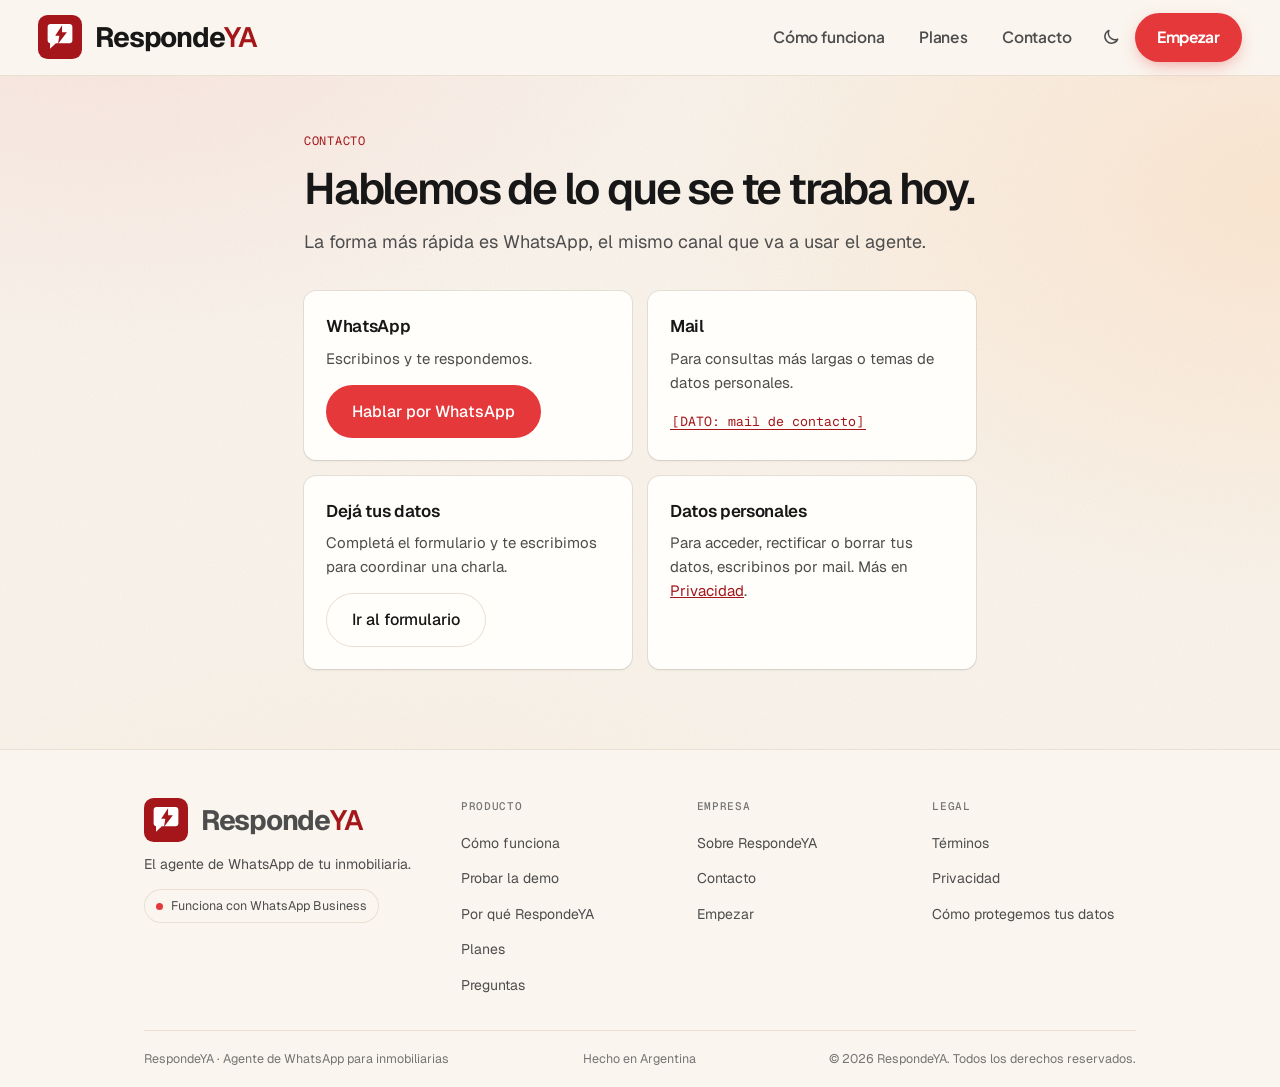
==== contacto.html @ 26675f12 "Landing RespondeYA" ====
<!DOCTYPE html>
<html lang="es-AR">
<head>
<meta charset="utf-8">
<meta name="viewport" content="width=device-width, initial-scale=1">
<title>Contacto — RespondeYA</title>
<meta name="description" content="Cómo contactar a RespondeYA por WhatsApp o por mail.">
<link rel="preconnect" href="https://fonts.googleapis.com">
<link rel="preconnect" href="https://fonts.gstatic.com" crossorigin>
<link href="https://fonts.googleapis.com/css2?family=Geist:wght@400;500;600;700&family=Plus+Jakarta+Sans:wght@500;600;700&family=Geist+Mono:wght@400;500&display=swap" rel="stylesheet">
<link rel="icon" href="data:image/svg+xml,%3Csvg xmlns='http://www.w3.org/2000/svg' viewBox='0 0 64 64'%3E%3Crect width='64' height='64' rx='14' fill='%23A4161A'/%3E%3Cpath d='M14 17c0-2.2 1.8-4 4-4h28c2.2 0 4 1.8 4 4v20c0 2.2-1.8 4-4 4H26l-8.5 8v-8H18c-2.2 0-4-1.8-4-4z' fill='%23fff'/%3E%3Cpath d='M35 15 25 30h6l-2 12 13-17h-7z' fill='%23A4161A'/%3E%3C/svg%3E">
<link rel="stylesheet" href="site.css">
<script src="theme.js"></script>
</head>
<body>
<header class="nav"><div class="wide">
  <a class="brandlink" href="index.html" aria-label="RespondeYA, volver al inicio"><svg class="iso" viewBox="0 0 64 64" aria-hidden="true"><rect width="64" height="64" rx="14" fill="#A4161A"/><path d="M14 17c0-2.2 1.8-4 4-4h28c2.2 0 4 1.8 4 4v20c0 2.2-1.8 4-4 4H26l-8.5 8v-8H18c-2.2 0-4-1.8-4-4z" fill="#fff"/><path d="M35 15 25 30h6l-2 12 13-17h-7z" fill="#A4161A"/></svg><span class="word">Responde<b>YA</b></span></a>
  <nav class="navlinks" aria-label="Principal">
    <a href="index.html#como-funciona">Cómo funciona</a>
    <a href="index.html#planes">Planes</a>
    <a href="contacto.html">Contacto</a>
    <a class="navcta" href="empezar.html">Empezar</a>
  </nav>
</div></header>
<main id="top">
<div class="measure page">
<header><span class="eyebrow">Contacto</span><h1>Hablemos de lo que se te traba hoy.</h1>
<p class="lede" style="margin-top:14px">La forma más rápida es WhatsApp, el mismo canal que va a usar el agente.</p></header>
<div class="cards">
<div class="card"><h3>WhatsApp</h3><p style="margin-bottom:14px">Escribinos y te respondemos.</p><a class="cta js-wa" href="#">Hablar por WhatsApp</a></div>
<div class="card"><h3>Mail</h3><p style="margin-bottom:14px">Para consultas más largas o temas de datos personales.</p><p><span class="js-mail"><mark class="dato">[DATO: mail de contacto]</mark></span></p></div>
<div class="card"><h3>Dejá tus datos</h3><p style="margin-bottom:14px">Completá el formulario y te escribimos para coordinar una charla.</p><a class="cta ghost" href="empezar.html">Ir al formulario</a></div>
<div class="card"><h3>Datos personales</h3><p>Para acceder, rectificar o borrar tus datos, escribinos por mail. Más en <a href="privacidad.html" style="color:var(--mark)">Privacidad</a>.</p></div>
</div>
</div>
</main>
<footer>
  <div class="wide">
    <div class="foot">
      <div>
        <a class="brandlink" href="index.html#top" aria-label="RespondeYA, inicio"><svg class="iso" viewBox="0 0 64 64" aria-hidden="true"><rect width="64" height="64" rx="14" fill="#A4161A"/><path d="M14 17c0-2.2 1.8-4 4-4h28c2.2 0 4 1.8 4 4v20c0 2.2-1.8 4-4 4H26l-8.5 8v-8H18c-2.2 0-4-1.8-4-4z" fill="#fff"/><path d="M35 15 25 30h6l-2 12 13-17h-7z" fill="#A4161A"/></svg><span class="word">Responde<b>YA</b></span></a>
        <p class="tag">El agente de WhatsApp de tu inmobiliaria.</p>
        <span class="badge"><i></i>Funciona con WhatsApp Business</span>
      </div>
      <nav aria-label="Producto"><h4>Producto</h4><ul>
        <li><a href="index.html#como-funciona">Cómo funciona</a></li>
        <li><a href="index.html#demo">Probar la demo</a></li>
        <li><a href="index.html#por-que">Por qué RespondeYA</a></li>
        <li><a href="index.html#planes">Planes</a></li>
        <li><a href="index.html#faq">Preguntas</a></li>
      </ul></nav>
      <nav aria-label="Empresa"><h4>Empresa</h4><ul>
        <li><a href="sobre.html">Sobre RespondeYA</a></li>
        <li><a href="contacto.html">Contacto</a></li>
        <li><a href="empezar.html">Empezar</a></li>
      </ul></nav>
      <nav aria-label="Legal"><h4>Legal</h4><ul>
        <li><a href="terminos.html">Términos</a></li>
        <li><a href="privacidad.html">Privacidad</a></li>
        <li><a href="proteccion-de-datos.html">Cómo protegemos tus datos</a></li>
      </ul></nav>
    </div>
    <div class="legalbar">
      <span>RespondeYA · Agente de WhatsApp para inmobiliarias</span>
      <span>Hecho en Argentina</span>
      <span>© 2026 RespondeYA. Todos los derechos reservados.</span>
    </div>
  </div>
</footer>
<script src="config.js"></script>
<script src="site.js"></script>
</body>
</html>
---- site.css ----
/* Estilos compartidos de las páginas internas (empezar, contacto, sobre y legales).
   La página de inicio tiene sus propios estilos dentro de index.html. */
:root{
  --brand:#A4161A; --accent:#E5383B; --mark:#A4161A;
  --ink:#171717; --canvas:#FFFEFB; --canvas-soft:#FAF5EE;
  --body-c:#4D4D4D; --mute:#757575; --hairline:#EADFD3; --paper:#F6E9DD;
  --grain:url("data:image/svg+xml,%3Csvg xmlns='http://www.w3.org/2000/svg' width='180' height='180'%3E%3Cfilter id='n'%3E%3CfeTurbulence type='fractalNoise' baseFrequency='.8' numOctaves='2' stitchTiles='stitch'/%3E%3CfeColorMatrix values='0 0 0 0 .45 0 0 0 0 .27 0 0 0 0 .15 0 0 0 .55 0'/%3E%3C/filter%3E%3Crect width='180' height='180' filter='url(%23n)' opacity='.16'/%3E%3C/svg%3E");
  --glow:radial-gradient(900px 520px at 8% 0%,rgba(229,56,59,.08),transparent 70%),radial-gradient(900px 600px at 100% 18%,rgba(255,176,102,.20),transparent 70%),radial-gradient(1000px 700px at 30% 100%,rgba(255,196,140,.16),transparent 70%);
  --font: Geist, Inter, system-ui, -apple-system, "Segoe UI", Roboto, sans-serif;
  --font-mono: "Geist Mono", ui-monospace, SFMono-Regular, Menlo, Monaco, monospace;
  --r-sm:6px; --r-md:8px; --r-lg:12px; --r-pill:100px; --r-full:9999px;
  --sh-2: 0 1px 1px rgba(0,0,0,.02), 0 2px 2px rgba(0,0,0,.04), 0 0 0 1px rgba(0,0,0,.08);
  --sh-4: 0 2px 2px rgba(0,0,0,.04), 0 8px 16px -4px rgba(0,0,0,.06), 0 0 0 1px rgba(0,0,0,.08);
  --ease: cubic-bezier(.16,1,.3,1); --nav-h:64px;
  font-family:var(--font);
}
@media (prefers-color-scheme: dark){
  :root:not([data-theme="light"]){
    --ink:#F5F3F2; --canvas:#161414; --canvas-soft:#0E0C0C; --mark:#E5383B;
    --body-c:#B3ABAB; --mute:#9A9191; --hairline:#2C2626; --paper:#241C1C; --grain:none; --glow:radial-gradient(900px 520px at 8% 0%,rgba(229,56,59,.10),transparent 70%);
    --sh-2: 0 1px 1px rgba(0,0,0,.3), 0 2px 2px rgba(0,0,0,.3), 0 0 0 1px rgba(255,255,255,.08);
    --sh-4: 0 2px 2px rgba(0,0,0,.3), 0 8px 16px -4px rgba(0,0,0,.3), 0 0 0 1px rgba(255,255,255,.08);
  }
}
:root[data-theme="dark"]{
  --ink:#F5F3F2; --canvas:#161414; --canvas-soft:#0E0C0C; --mark:#E5383B;
  --body-c:#B3ABAB; --mute:#9A9191; --hairline:#2C2626; --paper:#241C1C; --grain:none; --glow:radial-gradient(900px 520px at 8% 0%,rgba(229,56,59,.10),transparent 70%);
  --sh-2: 0 1px 1px rgba(0,0,0,.3), 0 2px 2px rgba(0,0,0,.3), 0 0 0 1px rgba(255,255,255,.08);
  --sh-4: 0 2px 2px rgba(0,0,0,.3), 0 8px 16px -4px rgba(0,0,0,.3), 0 0 0 1px rgba(255,255,255,.08);
}
*{box-sizing:border-box;margin:0;padding:0}
html{-webkit-text-size-adjust:100%;scroll-behavior:smooth}
body{background:var(--glow),var(--grain),var(--canvas-soft);background-attachment:fixed,scroll,scroll;color:var(--ink);line-height:1.6;-webkit-font-smoothing:antialiased;overflow-x:hidden;min-height:100vh;display:flex;flex-direction:column}
main{flex:1}
a{color:inherit}
::selection{background:var(--ink);color:var(--canvas)}
@media (prefers-reduced-motion: reduce){html{scroll-behavior:auto}*{transition-duration:.01ms !important;animation-duration:.01ms !important}}
.wide{max-width:1040px;margin:0 auto;padding-inline:24px;position:relative}
.measure{max-width:720px;margin:0 auto;padding-inline:24px;position:relative}
h1{font-size:clamp(30px,5vw,44px);font-weight:600;line-height:1.1;letter-spacing:-0.05em;text-wrap:balance}
h2{font-size:clamp(20px,2.6vw,26px);font-weight:600;line-height:1.2;letter-spacing:-0.03em;text-wrap:balance}
.eyebrow{display:block;font-family:var(--font-mono);font-size:12px;text-transform:uppercase;letter-spacing:.06em;color:var(--mark);margin-bottom:14px}
.lede{font-size:18px;color:var(--body-c);line-height:1.55;max-width:56ch}

/* Navegación */
.nav{position:sticky;top:0;z-index:50;height:var(--nav-h);background:var(--canvas-soft);border-bottom:1px solid var(--hairline)}
.nav .wide{height:100%;display:flex;align-items:center;justify-content:space-between;gap:20px}
.brandlink{display:flex;align-items:center;gap:11px;text-decoration:none}
.brandlink .iso{width:30px;height:30px;flex:0 0 30px}
.brandlink .word{font-size:17px;font-weight:600;letter-spacing:-0.03em}
.brandlink .word b{color:var(--mark);font-weight:600}
.navlinks{display:flex;gap:6px;align-items:center}
.navlinks a{font-size:14px;color:var(--body-c);text-decoration:none;padding:8px 12px;border-radius:var(--r-full)}
.navlinks a:hover{background:var(--hairline);color:var(--ink)}
.navlinks a.navcta{white-space:nowrap;font-weight:500;color:#fff;background:var(--accent);padding:9px 16px}
.navlinks a.navcta:hover{background:var(--brand);color:#fff}
@media(max-width:720px){.navlinks a:not(.navcta){display:none}}
a:focus-visible,button:focus-visible,input:focus-visible,select:focus-visible,textarea:focus-visible{outline:3px solid var(--brand);outline-offset:2px}

/* Botones */
.cta{display:inline-flex;align-items:center;justify-content:center;gap:8px;background:var(--accent);color:#fff;font-weight:500;font-size:16px;padding:14px 26px;border-radius:var(--r-pill);text-decoration:none;border:none;cursor:pointer;font-family:var(--font);transition:transform .15s ease, box-shadow .15s ease}
.cta:hover{transform:translateY(-1px);box-shadow:0 8px 20px rgba(164,22,26,.28)}
.cta:active{transform:scale(.96)}
.cta.ghost{background:transparent;color:var(--ink);box-shadow:inset 0 0 0 1px var(--hairline)}
.cta.ghost:hover{box-shadow:inset 0 0 0 1px var(--ink);transform:none}

/* Documentos legales */
.doc{padding-block:56px 80px}
.doc header{margin-bottom:36px}
.doc header .meta{font-family:var(--font-mono);font-size:12px;color:var(--mute);margin-top:12px}
.doc section{padding-block:22px;border-top:1px solid var(--hairline)}
.doc section:first-of-type{border-top:none;padding-top:0}
.doc h2{display:flex;gap:12px;align-items:baseline;margin-bottom:10px}
.doc h2 .n{font-family:var(--font-mono);font-size:13px;font-weight:500;color:var(--mark);flex:0 0 auto}
.doc p,.doc li{font-size:16px;color:var(--body-c);max-width:68ch}
.doc p + p{margin-top:10px}
.doc ul{margin:8px 0 0 20px;display:flex;flex-direction:column;gap:6px}
.doc a{color:var(--mark)}
mark.dato{background:transparent;color:var(--mark);font-family:var(--font-mono);font-size:.88em;box-shadow:inset 0 -1px 0 var(--mark);padding-inline:2px}
.callout{background:var(--paper);border-left:3px solid var(--brand);border-radius:0 var(--r-md) var(--r-md) 0;padding:16px 18px;box-shadow:var(--sh-2);margin-top:28px}
.callout p{font-size:15px}

/* Páginas con tarjetas (sobre, contacto) */
.page{padding-block:56px 80px}
.page header{margin-bottom:36px}
.pillars{display:grid;gap:0}
.pillar{padding-block:24px;border-top:1px solid var(--hairline)}
.pillar:first-child{border-top:none}
.pillar p{font-size:clamp(19px,2.3vw,24px);line-height:1.35;letter-spacing:-0.025em;font-weight:500;max-width:34ch}
.cards{display:grid;grid-template-columns:repeat(2,1fr);gap:16px;margin-top:8px}
@media(max-width:640px){.cards{grid-template-columns:1fr}}
.card{background:var(--canvas);border-radius:var(--r-lg);box-shadow:var(--sh-2);padding:22px}
.card h3{font-size:17px;font-weight:600;letter-spacing:-0.02em;margin-bottom:6px}
.card p{font-size:15px;color:var(--body-c)}

/* Formulario de alta */
.signup{display:grid;grid-template-columns:1fr 1.05fr;gap:56px;padding-block:56px 80px;align-items:start}
@media(max-width:900px){.signup{grid-template-columns:1fr;gap:36px}}
.signup .side h1{margin-bottom:16px}
.after{margin-top:32px;border-top:1px solid var(--hairline)}
.after div{display:flex;gap:16px;padding-block:16px;border-bottom:1px solid var(--hairline)}
.after .n{font-family:var(--font-mono);font-size:13px;color:var(--mark);font-weight:500;flex:0 0 22px;padding-top:2px}
.after b{display:block;font-weight:500;font-size:16px}
.after span{color:var(--body-c);font-size:15px}
.formcard{background:var(--canvas);border-radius:var(--r-lg);box-shadow:var(--sh-4);padding:30px}
@media(max-width:640px){.formcard{padding:22px 18px}}
.formcard h2{margin-bottom:6px}
.formcard .sub{color:var(--body-c);font-size:15px;margin-bottom:22px}
.field{display:flex;flex-direction:column;gap:6px;margin-bottom:16px}
.field label,.field legend{font-size:14px;font-weight:500}
.field .hint{font-size:12.5px;color:var(--mute);font-weight:400}
.field input[type=text],.field input[type=email],.field input[type=tel],.field select,.field textarea{
  font:inherit;font-size:16px;color:var(--ink);background:var(--canvas-soft);border:1px solid var(--hairline);border-radius:var(--r-md);padding:12px 14px;width:100%}
.field textarea{min-height:92px;resize:vertical}
.field input:focus,.field select:focus,.field textarea:focus{border-color:var(--brand)}
.row2{display:grid;grid-template-columns:1fr 1fr;gap:14px}
@media(max-width:560px){.row2{grid-template-columns:1fr;gap:0}}
.checks{display:flex;flex-wrap:wrap;gap:8px;border:none}
.checks label{display:flex;align-items:center;gap:8px;font-weight:400;font-size:15px;padding:9px 14px;border-radius:var(--r-pill);box-shadow:inset 0 0 0 1px var(--hairline);cursor:pointer}
.checks input{accent-color:var(--brand)}
.consent{display:flex;gap:10px;align-items:flex-start;font-size:13.5px;color:var(--body-c);margin:6px 0 18px}
.consent input{margin-top:3px;accent-color:var(--brand);flex:0 0 auto}
.formcard .cta{width:100%}
.hp{position:absolute;left:-9999px;width:1px;height:1px;overflow:hidden}
.notice{display:none;margin-top:14px;padding:12px 14px;border-radius:var(--r-md);font-size:14px}
.notice.show{display:block}
.notice.warn{background:var(--paper);box-shadow:inset 0 0 0 1px var(--brand);color:var(--ink)}
.notice.ok{background:var(--paper);box-shadow:inset 0 0 0 1px var(--hairline)}

/* Pie */
footer{border-top:1px solid var(--hairline);background:var(--canvas-soft);margin-top:auto}
.foot{display:grid;grid-template-columns:1.4fr 1fr 1fr 1fr;gap:32px;padding-block:48px 32px}
@media(max-width:860px){.foot{grid-template-columns:1fr 1fr;gap:28px}}
@media(max-width:480px){.foot{grid-template-columns:1fr}}
.foot .tag{font-size:14px;color:var(--body-c);margin:10px 0 14px;max-width:30ch}
.foot .badge{display:inline-flex;align-items:center;gap:8px;font-size:12.5px;color:var(--body-c);padding:7px 12px;border-radius:var(--r-pill);box-shadow:inset 0 0 0 1px var(--hairline)}
.foot .badge i{width:7px;height:7px;border-radius:var(--r-full);background:var(--accent)}
.foot h4{font-family:var(--font-mono);font-size:11px;font-weight:500;text-transform:uppercase;letter-spacing:.06em;color:var(--mute);margin-bottom:14px}
.foot ul{list-style:none;display:flex;flex-direction:column;gap:10px}
.foot a{font-size:14px;color:var(--body-c);text-decoration:none}
.foot a:hover{color:var(--ink);text-decoration:underline}
.legalbar{border-top:1px solid var(--hairline);padding-block:18px;display:flex;flex-wrap:wrap;gap:8px 24px;justify-content:space-between;font-size:12.5px;color:var(--mute)}
.legalbar span{white-space:nowrap}

  .theme-btn{width:36px;height:36px;border:none;border-radius:var(--r-full);background:transparent;color:var(--body-c);cursor:pointer;display:grid;place-items:center;transition:background .2s ease,color .2s ease}
  .theme-btn:hover{background:var(--hairline);color:var(--ink)}
  .theme-btn svg{width:18px;height:18px}

  /* Navegación: marca a la izquierda de todo, más grande; links con otra tipografía */
  :root{--nav-h:76px;--font-nav:"Plus Jakarta Sans",Geist,system-ui,sans-serif}
  .nav{position:sticky;top:0}
  .nav .wide{max-width:none;padding-inline:clamp(20px,3vw,44px)}
  .brandlink{gap:13px}
  .brandlink .iso{width:44px;height:44px;flex:0 0 44px}
  .brandlink .word{font-size:28px;font-weight:700;letter-spacing:-0.045em}
  .navlinks{gap:4px}
  .navlinks a{font-family:var(--font-nav);font-size:15.5px;font-weight:600;letter-spacing:-0.01em;padding:10px 15px}
  .navlinks a.navcta,.navcta{font-family:var(--font-nav);font-size:15.5px;font-weight:700;padding:12px 22px !important;box-shadow:0 6px 18px -6px rgba(229,56,59,.55)}
  .theme-btn{width:40px;height:40px}
  .theme-btn svg{width:20px;height:20px}
  @media(max-width:1000px){.navlinks a:not(.navcta){display:none}}
  @media(max-width:520px){.brandlink .word{font-size:23px}.brandlink .iso{width:36px;height:36px;flex-basis:36px}.navlinks a.navcta,.navcta{padding:10px 16px !important;font-size:14.5px}}
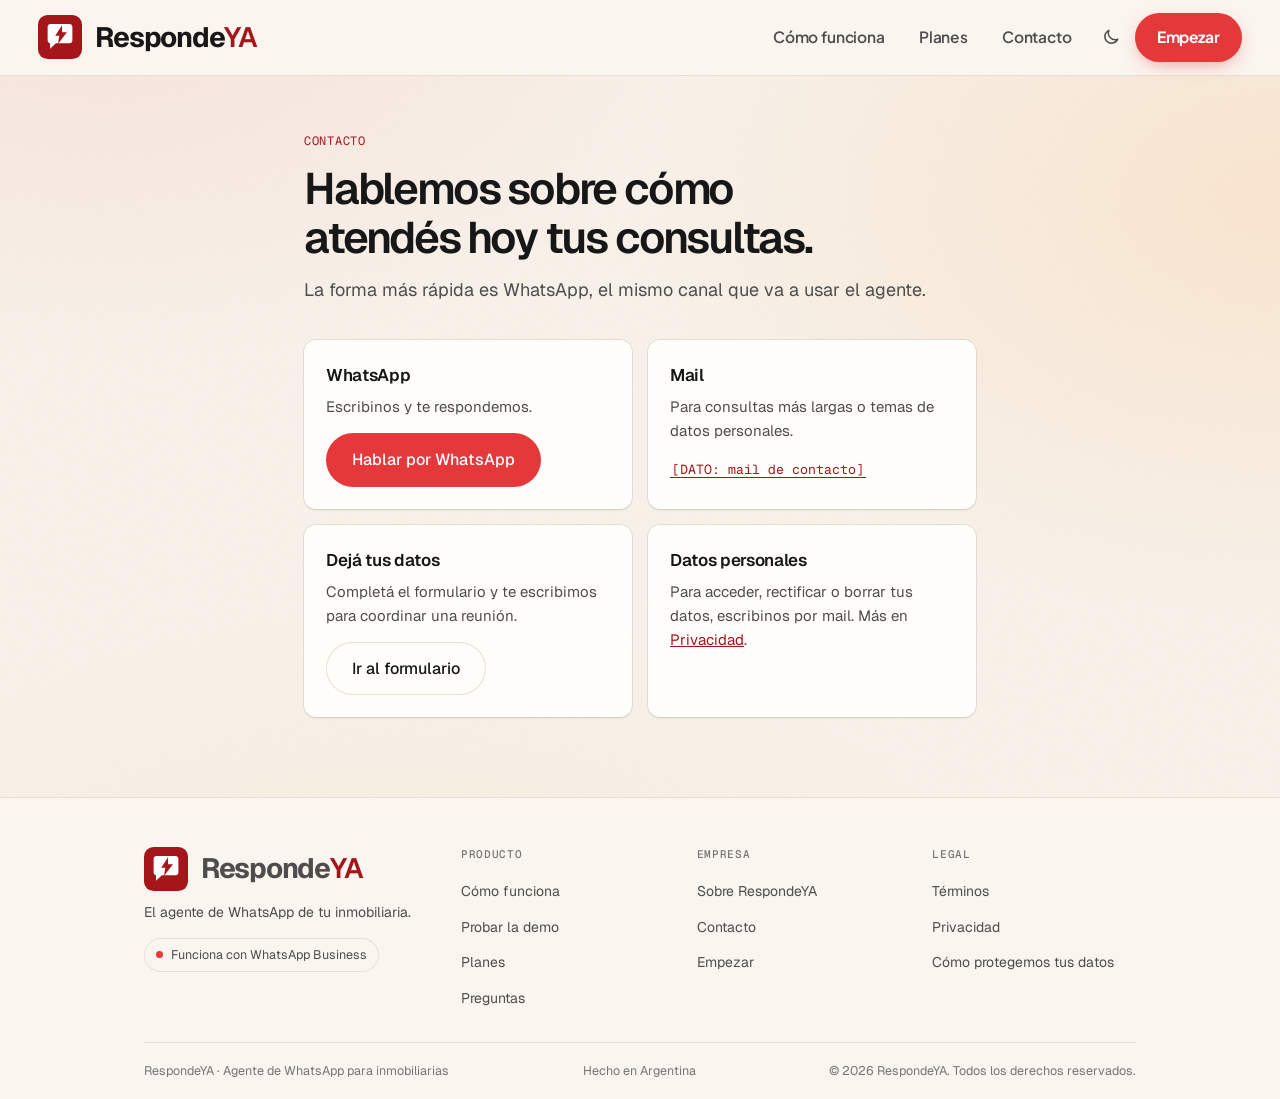
==== commit 7863b123: "Landing: demo en página aparte, planes por volumen, sin prueba gratuita, tono profesional" ====
--- a/contacto.html
+++ b/contacto.html
@@ -24,12 +24,12 @@
 </div></header>
 <main id="top">
 <div class="measure page">
-<header><span class="eyebrow">Contacto</span><h1>Hablemos de lo que se te traba hoy.</h1>
+<header><span class="eyebrow">Contacto</span><h1>Hablemos sobre cómo atendés hoy tus consultas.</h1>
 <p class="lede" style="margin-top:14px">La forma más rápida es WhatsApp, el mismo canal que va a usar el agente.</p></header>
 <div class="cards">
 <div class="card"><h3>WhatsApp</h3><p style="margin-bottom:14px">Escribinos y te respondemos.</p><a class="cta js-wa" href="#">Hablar por WhatsApp</a></div>
 <div class="card"><h3>Mail</h3><p style="margin-bottom:14px">Para consultas más largas o temas de datos personales.</p><p><span class="js-mail"><mark class="dato">[DATO: mail de contacto]</mark></span></p></div>
-<div class="card"><h3>Dejá tus datos</h3><p style="margin-bottom:14px">Completá el formulario y te escribimos para coordinar una charla.</p><a class="cta ghost" href="empezar.html">Ir al formulario</a></div>
+<div class="card"><h3>Dejá tus datos</h3><p style="margin-bottom:14px">Completá el formulario y te escribimos para coordinar una reunión.</p><a class="cta ghost" href="empezar.html">Ir al formulario</a></div>
 <div class="card"><h3>Datos personales</h3><p>Para acceder, rectificar o borrar tus datos, escribinos por mail. Más en <a href="privacidad.html" style="color:var(--mark)">Privacidad</a>.</p></div>
 </div>
 </div>
@@ -44,8 +44,7 @@
       </div>
       <nav aria-label="Producto"><h4>Producto</h4><ul>
         <li><a href="index.html#como-funciona">Cómo funciona</a></li>
-        <li><a href="index.html#demo">Probar la demo</a></li>
-        <li><a href="index.html#por-que">Por qué RespondeYA</a></li>
+        <li><a href="demo.html">Probar la demo</a></li>
         <li><a href="index.html#planes">Planes</a></li>
         <li><a href="index.html#faq">Preguntas</a></li>
       </ul></nav>
